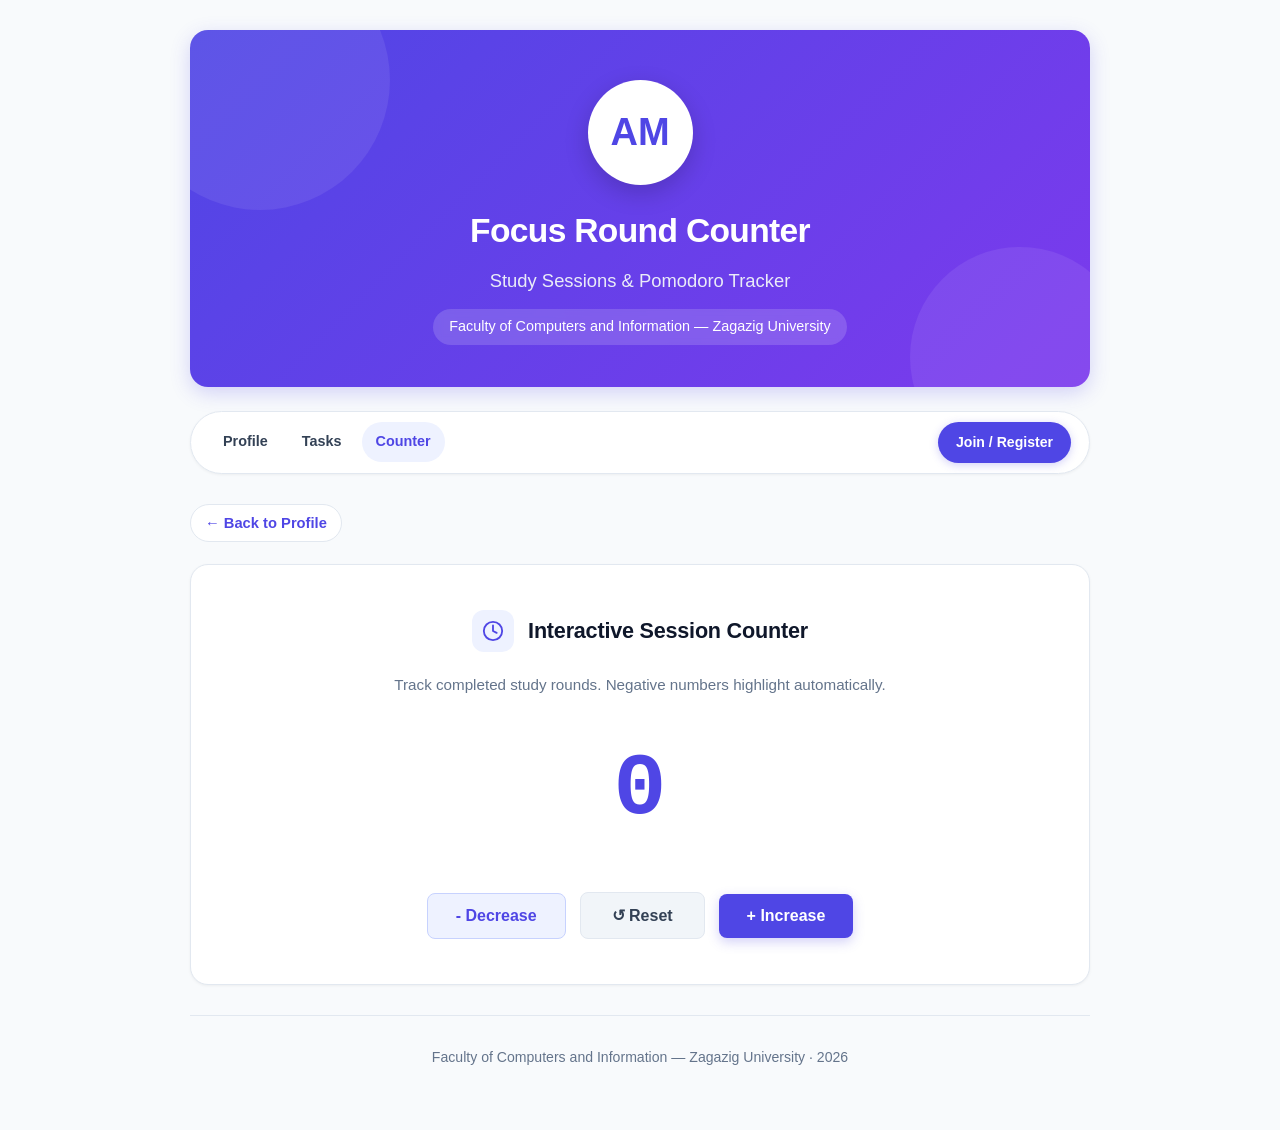
==== counter.html @ ddf33ee0 "create counter &  todo list" ====
<!DOCTYPE html>
<html lang="en">
<head>
    <meta charset="UTF-8">
    <meta name="viewport" content="width=device-width, initial-scale=1.0">
    <title>Focus Counter | Student Hub</title>
    <!-- External CSS Stylesheet -->
    <link rel="stylesheet" href="style.css">
</head>
<body>

    <div class="container">
        <!-- Hero Header -->
        <header class="hero-header">
            <div class="profile-avatar">AM</div>
            <h1>Focus Round Counter</h1>
            <p class="subtitle">Study Sessions & Pomodoro Tracker</p>
            <div class="university">
                Faculty of Computers and Information — Zagazig University
            </div>
        </header>

        <!-- Modern Floating Navbar -->
        <nav class="main-nav">
            <div class="nav-links">
                <a href="index.html">Profile</a>
                <a href="todo.html">Tasks</a>
                <a href="counter.html" class="active">Counter</a>
            </div>
            <a href="register.html" class="nav-cta-btn">Join / Register</a>
        </nav>

        <!-- Main Content -->
        <main>
            <a href="index.html" class="back-link">← Back to Profile</a>

            <div class="counter-box">
                <div class="section-header" style="justify-content: center; border-bottom: none; margin-bottom: 0;">
                    <div class="icon-badge">
                        <svg viewBox="0 0 24 24">
                            <circle cx="12" cy="12" r="10"></circle>
                            <polyline points="12 6 12 12 16 14"></polyline>
                        </svg>
                    </div>
                    <h2 class="section-title">Interactive Session Counter</h2>
                </div>
                <p style="color: var(--text-muted); font-size: 0.95rem; margin-top: 6px;">
                    Track completed study rounds. Negative numbers highlight automatically.
                </p>

                <!-- Exercise 1 requirement: element with id="count" -->
                <div id="count" class="counter-display">0</div>

                <!-- 3 buttons: Decrease, Reset, Increase -->
                <div class="counter-controls">
                    <button id="minus" class="btn-counter">- Decrease</button>
                    <button id="reset" class="btn-counter">↺ Reset</button>
                    <button id="plus" class="btn-counter">+ Increase</button>
                </div>
            </div>
        </main>

        <!-- Footer -->
        <footer class="main-footer">
            <p>Faculty of Computers and Information — Zagazig University · 2026</p>
        </footer>
    </div>

    <!-- Exercise 1 script -->
    <script src="counter.js"></script>
</body>
</html>
---- style.css ----
/* ==========================================================================
   ARWA ALI MOHAMED — STUDENT HUB PORTFOLIO & APPS
   Modern, Pure CSS Design System (Clean UI/UX, No Frameworks)
   ========================================================================== */

/* --- 1. CSS VARIABLES & THEME --- */
:root {
    --primary: #4f46e5;
    --primary-hover: #4338ca;
    --primary-light: #eef2ff;
    --primary-border: #c7d2fe;
    --secondary: #7c3aed;
    --accent-gradient: linear-gradient(135deg, #4f46e5 0%, #7c3aed 100%);
    
    --bg-page: #f8fafc;
    --bg-card: #ffffff;
    --bg-subtle: #f1f5f9;
    
    --text-main: #0f172a;
    --text-body: #334155;
    --text-muted: #64748b;
    --text-white: #ffffff;
    
    --border-subtle: #e2e8f0;
    --border-hover: #cbd5e1;
    
    --radius-sm: 8px;
    --radius-md: 12px;
    --radius-lg: 18px;
    --radius-full: 9999px;
    
    --shadow-sm: 0 1px 3px rgba(0, 0, 0, 0.05);
    --shadow-md: 0 4px 14px rgba(0, 0, 0, 0.06);
    --shadow-lg: 0 10px 30px rgba(0, 0, 0, 0.08);
    --shadow-accent: 0 6px 20px rgba(79, 70, 229, 0.22);
}

/* --- 2. GLOBAL RESET & BASE --- */
* {
    margin: 0;
    padding: 0;
    box-sizing: border-box;
    font-family: -apple-system, BlinkMacSystemFont, "Segoe UI", Roboto, Helvetica, Arial, sans-serif;
}

html {
    scroll-behavior: smooth;
}

body {
    background-color: var(--bg-page);
    color: var(--text-body);
    line-height: 1.65;
    padding: 30px 16px;
    min-height: 100vh;
}

/* Page container wrapper */
.container {
    max-width: 900px;
    margin: 0 auto;
}

/* --- 3. HERO / PROFILE HEADER --- */
header.hero-header {
    background: var(--accent-gradient);
    color: var(--text-white);
    padding: 50px 30px 42px 30px;
    border-radius: var(--radius-lg);
    text-align: center;
    box-shadow: var(--shadow-accent);
    position: relative;
    overflow: hidden;
    margin-bottom: 24px;
}

/* Subtle background glowing circles for modern UI depth */
header.hero-header::before,
header.hero-header::after {
    content: '';
    position: absolute;
    border-radius: 50%;
    background: rgba(255, 255, 255, 0.08);
    pointer-events: none;
}
header.hero-header::before {
    width: 260px;
    height: 260px;
    top: -80px;
    left: -60px;
}
header.hero-header::after {
    width: 220px;
    height: 220px;
    bottom: -80px;
    right: -40px;
}

.profile-avatar {
    width: 105px;
    height: 105px;
    border-radius: 50%;
    background-color: #ffffff;
    color: var(--primary);
    display: flex;
    align-items: center;
    justify-content: center;
    font-size: 38px;
    font-weight: 800;
    margin: 0 auto 18px auto;
    box-shadow: 0 8px 24px rgba(0, 0, 0, 0.18);
    border: 4px solid rgba(255, 255, 255, 0.9);
}

header.hero-header h1 {
    font-size: 2.1rem;
    font-weight: 800;
    letter-spacing: -0.02em;
    margin-bottom: 8px;
    color: #ffffff;
}

header.hero-header .subtitle {
    font-size: 1.15rem;
    font-weight: 500;
    color: #f1f5f9;
    margin-bottom: 6px;
    opacity: 0.95;
}

header.hero-header .university {
    display: inline-flex;
    align-items: center;
    gap: 8px;
    background: rgba(255, 255, 255, 0.16);
    padding: 6px 16px;
    border-radius: var(--radius-full);
    font-size: 0.9rem;
    font-weight: 500;
    color: #ffffff;
    backdrop-filter: blur(4px);
    margin-top: 6px;
}

/* --- 4. MODERN NAVBAR (PRO LEVEL) --- */
nav.main-nav {
    background: #ffffff;
    padding: 10px 18px;
    border-radius: var(--radius-full);
    border: 1px solid var(--border-subtle);
    box-shadow: var(--shadow-sm);
    display: flex;
    align-items: center;
    justify-content: space-between;
    gap: 8px;
    margin-bottom: 30px;
    position: sticky;
    top: 16px;
    z-index: 200;
    backdrop-filter: blur(8px);
}

.nav-links {
    display: flex;
    align-items: center;
    gap: 6px;
    flex-wrap: wrap;
}

.nav-links a {
    color: var(--text-body);
    text-decoration: none;
    font-size: 0.9rem;
    font-weight: 600;
    padding: 8px 14px;
    border-radius: var(--radius-full);
    transition: all 0.2s ease;
}

.nav-links a:hover {
    color: var(--primary);
    background-color: var(--primary-light);
}

.nav-links a.active {
    color: var(--primary);
    background-color: var(--primary-light);
}

.nav-cta-btn {
    background: var(--primary);
    color: #ffffff !important;
    text-decoration: none;
    font-size: 0.88rem;
    font-weight: 600;
    padding: 9px 18px;
    border-radius: var(--radius-full);
    transition: all 0.2s ease;
    box-shadow: 0 2px 8px rgba(79, 70, 229, 0.25);
    white-space: nowrap;
}

.nav-cta-btn:hover {
    background: var(--primary-hover);
    transform: translateY(-1px);
    box-shadow: 0 4px 12px rgba(79, 70, 229, 0.35);
}

/* --- 5. SECTION CARDS (ELEGANT SEPARATION & SPACING) --- */
.section-card {
    background: var(--bg-card);
    border: 1px solid var(--border-subtle);
    border-radius: var(--radius-lg);
    padding: 32px;
    margin-bottom: 28px;
    box-shadow: var(--shadow-sm);
    transition: box-shadow 0.25s ease, border-color 0.25s ease;
}

.section-card:hover {
    box-shadow: var(--shadow-md);
    border-color: var(--border-hover);
}

/* Section Header Bar with Clean SVG Icon Badge */
.section-header {
    display: flex;
    align-items: center;
    gap: 14px;
    margin-bottom: 20px;
    padding-bottom: 14px;
    border-bottom: 1px solid var(--border-subtle);
}

.icon-badge {
    width: 42px;
    height: 42px;
    border-radius: var(--radius-md);
    background: var(--primary-light);
    color: var(--primary);
    display: inline-flex;
    align-items: center;
    justify-content: center;
    flex-shrink: 0;
}

.icon-badge svg {
    width: 22px;
    height: 22px;
    stroke: currentColor;
    stroke-width: 2;
    fill: none;
    stroke-linecap: round;
    stroke-linejoin: round;
}

.section-title {
    font-size: 1.35rem;
    font-weight: 700;
    color: var(--text-main);
    letter-spacing: -0.01em;
}

/* Highlights row in About Me */
.stats-chips-row {
    display: flex;
    gap: 10px;
    flex-wrap: wrap;
    margin-top: 18px;
    padding-top: 16px;
    border-top: 1px dashed var(--border-subtle);
}

.stat-chip {
    display: inline-flex;
    align-items: center;
    gap: 6px;
    background: var(--bg-subtle);
    color: var(--text-body);
    font-size: 0.85rem;
    font-weight: 600;
    padding: 6px 14px;
    border-radius: var(--radius-full);
    border: 1px solid var(--border-subtle);
}

/* --- 6. SKILLS CATEGORIES & CHIPS --- */
.skills-group-grid {
    display: grid;
    grid-template-columns: repeat(auto-fit, minmax(280px, 1fr));
    gap: 16px;
    margin-top: 8px;
}

.skills-subcard {
    background: var(--bg-subtle);
    padding: 18px 20px;
    border-radius: var(--radius-md);
    border: 1px solid var(--border-subtle);
}

.skills-subcard h3 {
    font-size: 0.95rem;
    font-weight: 700;
    color: var(--text-main);
    margin-bottom: 12px;
    text-transform: uppercase;
    letter-spacing: 0.04em;
}

.skills-tag-wrap {
    display: flex;
    flex-wrap: wrap;
    gap: 8px;
}

.skill-tag {
    background: #ffffff;
    color: var(--text-body);
    font-size: 0.86rem;
    font-weight: 600;
    padding: 6px 12px;
    border-radius: var(--radius-sm);
    border: 1px solid var(--border-subtle);
    transition: all 0.2s ease;
}

.skill-tag:hover {
    border-color: var(--primary-border);
    color: var(--primary);
    background-color: var(--primary-light);
    transform: translateY(-1px);
}

.skill-tag.featured {
    background: var(--primary-light);
    color: var(--primary);
    border-color: var(--primary-border);
}

/* --- 7. GOALS MILESTONES LIST --- */
.goals-milestones-list {
    display: flex;
    flex-direction: column;
    gap: 12px;
    margin-top: 8px;
}

.milestone-item {
    display: flex;
    align-items: flex-start;
    gap: 16px;
    padding: 16px 20px;
    background: var(--bg-subtle);
    border-radius: var(--radius-md);
    border: 1px solid var(--border-subtle);
    transition: transform 0.2s ease, border-color 0.2s ease;
}

.milestone-item:hover {
    border-color: var(--primary-border);
    transform: translateX(4px);
    background: #ffffff;
}

.milestone-number {
    width: 34px;
    height: 34px;
    border-radius: 50%;
    background: var(--accent-gradient);
    color: #ffffff;
    font-weight: 700;
    font-size: 0.9rem;
    display: flex;
    align-items: center;
    justify-content: center;
    flex-shrink: 0;
    box-shadow: 0 2px 8px rgba(79, 70, 229, 0.25);
}

.milestone-content h4 {
    font-size: 1rem;
    font-weight: 700;
    color: var(--text-main);
    margin-bottom: 3px;
}

.milestone-content p {
    font-size: 0.92rem;
    color: var(--text-body);
}

/* --- 8. MODERN SCHEDULE TABLE --- */
.table-card-wrap {
    overflow-x: auto;
    border: 1px solid var(--border-subtle);
    border-radius: var(--radius-md);
    background: #ffffff;
}

table.modern-table {
    width: 100%;
    border-collapse: collapse;
    text-align: left;
}

table.modern-table th {
    background: var(--bg-subtle);
    color: var(--text-main);
    font-weight: 700;
    font-size: 0.85rem;
    text-transform: uppercase;
    letter-spacing: 0.05em;
    padding: 14px 20px;
    border-bottom: 1px solid var(--border-subtle);
}

table.modern-table td {
    padding: 14px 20px;
    font-size: 0.92rem;
    border-bottom: 1px solid var(--border-subtle);
    color: var(--text-body);
}

table.modern-table tr:last-child td {
    border-bottom: none;
}

table.modern-table tr:hover td {
    background-color: #faf5ff;
}

.table-badge {
    display: inline-block;
    padding: 4px 10px;
    border-radius: var(--radius-full);
    font-size: 0.8rem;
    font-weight: 700;
    background: var(--primary-light);
    color: var(--primary);
}

/* --- 9. INTERACTIVE APPS SHOWCASE GRID --- */
.apps-showcase-grid {
    display: grid;
    grid-template-columns: repeat(auto-fit, minmax(240px, 1fr));
    gap: 18px;
    margin-top: 10px;
}

.app-card {
    background: var(--bg-subtle);
    border: 1px solid var(--border-subtle);
    border-radius: var(--radius-md);
    padding: 24px 20px;
    display: flex;
    flex-direction: column;
    justify-content: space-between;
    transition: all 0.25s ease;
}

.app-card:hover {
    background: #ffffff;
    border-color: var(--primary-border);
    transform: translateY(-3px);
    box-shadow: var(--shadow-md);
}

.app-card-top {
    margin-bottom: 20px;
}

.app-card-top .icon-badge {
    margin-bottom: 14px;
}

.app-card-top h3 {
    font-size: 1.1rem;
    font-weight: 700;
    color: var(--text-main);
    margin-bottom: 6px;
}

.app-card-top p {
    font-size: 0.88rem;
    color: var(--text-muted);
    line-height: 1.5;
}

.app-action-btn {
    display: inline-flex;
    align-items: center;
    justify-content: center;
    gap: 8px;
    background: #ffffff;
    color: var(--primary);
    border: 1px solid var(--primary-border);
    text-decoration: none;
    font-size: 0.9rem;
    font-weight: 600;
    padding: 10px 18px;
    border-radius: var(--radius-sm);
    transition: all 0.2s ease;
    width: 100%;
}

.app-action-btn:hover {
    background: var(--primary);
    color: #ffffff;
    border-color: var(--primary);
}

.app-action-btn.primary {
    background: var(--primary);
    color: #ffffff;
    border-color: var(--primary);
}

.app-action-btn.primary:hover {
    background: var(--primary-hover);
    border-color: var(--primary-hover);
}

/* --- 10. BACK LINK --- */
.back-link {
    display: inline-flex;
    align-items: center;
    gap: 8px;
    color: var(--primary);
    text-decoration: none;
    font-weight: 600;
    font-size: 0.92rem;
    margin-bottom: 22px;
    padding: 6px 14px;
    border-radius: var(--radius-full);
    background: #ffffff;
    border: 1px solid var(--border-subtle);
    transition: all 0.2s ease;
}

.back-link:hover {
    background: var(--primary-light);
    border-color: var(--primary-border);
    transform: translateX(-2px);
}

/* --- 11. REGISTRATION FORM & LIVE VALIDATION (#msg) --- */
.form-card {
    background: #ffffff;
    padding: 32px;
    border-radius: var(--radius-lg);
    border: 1px solid var(--border-subtle);
    box-shadow: var(--shadow-sm);
}

#msg {
    margin-bottom: 20px;
    font-weight: 600;
    font-size: 0.95rem;
    border-radius: var(--radius-md);
    transition: all 0.25s ease;
    display: none;
}

#msg.msg-error {
    display: block;
    background-color: #fef2f2;
    color: #dc2626;
    border: 1px solid #fecaca;
    padding: 14px 18px;
}

#msg.msg-success {
    display: block;
    background-color: #f0fdf4;
    color: #15803d;
    border: 1px solid #bbf7d0;
    padding: 14px 18px;
}

.form-row {
    margin-bottom: 20px;
}

.form-row label {
    display: block;
    margin-bottom: 7px;
    font-weight: 600;
    font-size: 0.9rem;
    color: var(--text-main);
}

.form-row input[type="text"],
.form-row input[type="email"],
.form-row input[type="password"],
.form-row select,
.form-row textarea {
    width: 100%;
    padding: 11px 15px;
    border: 1px solid var(--border-subtle);
    border-radius: var(--radius-sm);
    font-size: 0.95rem;
    color: var(--text-main);
    background-color: #ffffff;
    transition: border-color 0.2s ease, box-shadow 0.2s ease;
}

.form-row input:focus,
.form-row select:focus,
.form-row textarea:focus {
    outline: none;
    border-color: var(--primary);
    box-shadow: 0 0 0 3px rgba(79, 70, 229, 0.15);
}

.checkbox-row {
    display: flex;
    align-items: center;
    gap: 10px;
    margin-bottom: 24px;
}

.checkbox-row label {
    font-size: 0.9rem;
    color: var(--text-body);
    cursor: pointer;
}

button.submit-btn {
    background: var(--primary);
    color: #ffffff;
    border: none;
    padding: 13px 28px;
    font-size: 1rem;
    font-weight: 700;
    border-radius: var(--radius-sm);
    cursor: pointer;
    transition: all 0.2s ease;
    box-shadow: 0 2px 8px rgba(79, 70, 229, 0.25);
    width: 100%;
}

button.submit-btn:hover {
    background: var(--primary-hover);
    transform: translateY(-1px);
    box-shadow: 0 4px 14px rgba(79, 70, 229, 0.35);
}

/* --- 12. COUNTER PAGE (EXERCISE 1) --- */
.counter-box {
    text-align: center;
    padding: 45px 20px;
    background: #ffffff;
    border-radius: var(--radius-lg);
    border: 1px solid var(--border-subtle);
    box-shadow: var(--shadow-sm);
}

.counter-display {
    font-size: 5.5rem;
    font-weight: 800;
    color: var(--primary);
    margin: 20px 0 30px 0;
    font-family: -apple-system, BlinkMacSystemFont, "Segoe UI", monospace;
    user-select: none;
    transition: color 0.25s ease, transform 0.15s ease;
}

.counter-display.negative {
    color: #ef4444 !important;
}

.counter-controls {
    display: flex;
    justify-content: center;
    align-items: center;
    gap: 14px;
    flex-wrap: wrap;
}

.btn-counter {
    padding: 13px 28px;
    font-size: 1rem;
    font-weight: 700;
    border-radius: var(--radius-sm);
    border: none;
    cursor: pointer;
    transition: all 0.2s ease;
    min-width: 125px;
}

.btn-counter:active {
    transform: scale(0.96);
}

#plus {
    background: var(--primary);
    color: #ffffff;
    box-shadow: 0 4px 12px rgba(79, 70, 229, 0.25);
}
#plus:hover {
    background: var(--primary-hover);
}

#minus {
    background: var(--primary-light);
    color: var(--primary);
    border: 1px solid var(--primary-border);
}
#minus:hover {
    background: #e0e7ff;
}

#reset {
    background: var(--bg-subtle);
    color: var(--text-body);
    border: 1px solid var(--border-subtle);
}
#reset:hover {
    background: #e2e8f0;
    color: var(--text-main);
}

/* --- 13. TODO LIST PAGE (EXERCISE 3) --- */
.todo-box {
    background: #ffffff;
    padding: 32px;
    border-radius: var(--radius-lg);
    border: 1px solid var(--border-subtle);
    box-shadow: var(--shadow-sm);
}

.todo-header-bar {
    display: flex;
    justify-content: space-between;
    align-items: center;
    margin-bottom: 20px;
    flex-wrap: wrap;
    gap: 12px;
}

#taskCount {
    font-size: 0.92rem;
    font-weight: 700;
    color: var(--primary);
    background-color: var(--primary-light);
    padding: 6px 16px;
    border-radius: var(--radius-full);
    border: 1px solid var(--primary-border);
}

#clearBtn {
    background-color: #fee2e2;
    color: #dc2626;
    border: 1px solid #fecaca;
    padding: 7px 16px;
    border-radius: var(--radius-sm);
    font-size: 0.88rem;
    font-weight: 600;
    cursor: pointer;
    transition: all 0.2s ease;
}

#clearBtn:hover {
    background-color: #fecaca;
}

.todo-input-group {
    display: flex;
    gap: 12px;
    margin-bottom: 24px;
}

#taskInp {
    flex: 1;
    padding: 12px 16px;
    border: 1px solid var(--border-subtle);
    border-radius: var(--radius-sm);
    font-size: 0.95rem;
    color: var(--text-main);
    background-color: #ffffff;
    transition: border-color 0.2s ease, box-shadow 0.2s ease;
}

#taskInp:focus {
    outline: none;
    border-color: var(--primary);
    box-shadow: 0 0 0 3px rgba(79, 70, 229, 0.15);
}

#addBtn {
    background: var(--primary);
    color: #ffffff;
    border: none;
    padding: 12px 26px;
    font-size: 0.95rem;
    font-weight: 700;
    border-radius: var(--radius-sm);
    cursor: pointer;
    transition: all 0.2s ease;
    white-space: nowrap;
}

#addBtn:hover {
    background: var(--primary-hover);
}

#list {
    list-style: none;
    padding: 0;
    margin: 0;
}

#list li {
    display: flex;
    justify-content: space-between;
    align-items: center;
    padding: 14px 18px;
    background-color: var(--bg-subtle);
    border: 1px solid var(--border-subtle);
    border-radius: var(--radius-md);
    margin-bottom: 10px;
    font-size: 0.95rem;
    color: var(--text-main);
    cursor: pointer;
    user-select: none;
    transition: all 0.2s ease;
}

#list li:hover {
    border-color: var(--primary-border);
    background-color: #ffffff;
    box-shadow: var(--shadow-sm);
}

#list li.completed {
    text-decoration: line-through;
    color: var(--text-muted);
    background-color: #f8fafc;
    border-color: var(--border-subtle);
    opacity: 0.7;
}

#list li button {
    background-color: #fee2e2;
    color: #ef4444;
    border: none;
    padding: 7px 14px;
    border-radius: var(--radius-sm);
    font-size: 0.85rem;
    font-weight: 600;
    cursor: pointer;
    transition: background-color 0.2s ease;
    margin-left: 12px;
}

#list li button:hover {
    background-color: #fecaca;
}

/* --- 14. FOOTER --- */
footer.main-footer {
    text-align: center;
    padding: 30px 20px;
    margin-top: 30px;
    font-size: 0.88rem;
    color: var(--text-muted);
    border-top: 1px solid var(--border-subtle);
}

footer.main-footer a {
    color: var(--primary);
    text-decoration: none;
    font-weight: 600;
}

footer.main-footer a:hover {
    text-decoration: underline;
}

/* --- 15. RESPONSIVE DESIGN --- */
@media (max-width: 680px) {
    nav.main-nav {
        flex-direction: column;
        border-radius: var(--radius-lg);
        gap: 12px;
    }
    .nav-links {
        justify-content: center;
    }
    .section-card {
        padding: 22px 18px;
    }
    .todo-input-group {
        flex-direction: column;
    }
    #addBtn {
        width: 100%;
    }
}
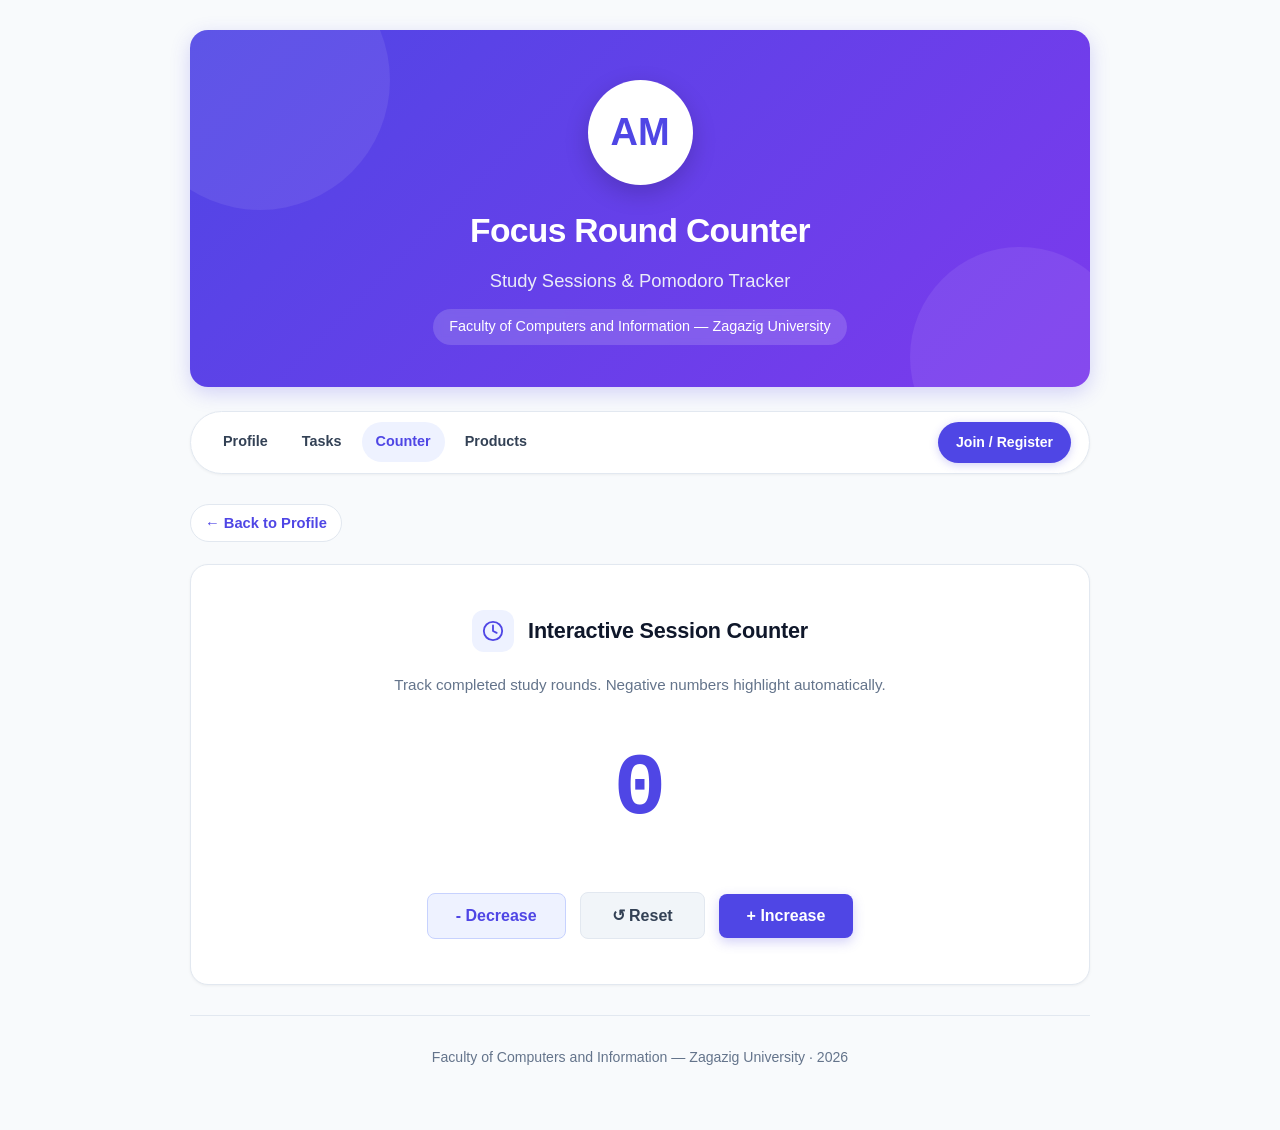
==== commit 5611b24e: "api_update" ====
--- a/counter.html
+++ b/counter.html
@@ -26,6 +26,7 @@
                 <a href="index.html">Profile</a>
                 <a href="todo.html">Tasks</a>
                 <a href="counter.html" class="active">Counter</a>
+                <a href="products.html">Products</a>
             </div>
             <a href="register.html" class="nav-cta-btn">Join / Register</a>
         </nav>
--- a/style.css
+++ b/style.css
@@ -858,7 +858,280 @@
     background-color: #fecaca;
 }
 
-/* --- 14. FOOTER --- */
+/* --- 14. PRODUCTS & APIS PAGE (LAB 4) --- */
+.products-page-card {
+    background: #ffffff;
+    border-radius: var(--radius-lg);
+    border: 1px solid var(--border-subtle);
+    padding: 32px;
+    box-shadow: var(--shadow-sm);
+}
+
+.products-header-title {
+    text-align: center;
+    margin-bottom: 22px;
+}
+
+.products-header-title h2 {
+    font-size: 1.6rem;
+    color: var(--text-main);
+    font-weight: 800;
+}
+
+/* Source tabs */
+.source-tabs {
+    display: flex;
+    gap: 10px;
+    justify-content: center;
+    margin-bottom: 26px;
+    flex-wrap: wrap;
+}
+
+.tab-btn {
+    padding: 10px 18px;
+    border-radius: var(--radius-full);
+    border: 1px solid var(--border-subtle);
+    background: var(--bg-subtle);
+    color: var(--text-body);
+    font-size: 0.9rem;
+    font-weight: 700;
+    cursor: pointer;
+    transition: all 0.2s ease;
+}
+
+.tab-btn:hover {
+    border-color: var(--primary-border);
+    background: #ffffff;
+    color: var(--primary);
+}
+
+.tab-btn.active {
+    background: var(--primary);
+    color: #ffffff;
+    border-color: var(--primary);
+    box-shadow: 0 4px 12px rgba(79, 70, 229, 0.25);
+}
+
+/* Filter controls row matching Image 2 */
+.filter-controls-row {
+    display: flex;
+    align-items: center;
+    gap: 12px;
+    flex-wrap: wrap;
+    background: var(--bg-page);
+    padding: 16px 20px;
+    border-radius: var(--radius-md);
+    border: 1px solid var(--border-subtle);
+    margin-bottom: 14px;
+}
+
+.search-wrap {
+    flex: 2;
+    min-width: 220px;
+}
+
+.search-wrap input {
+    width: 100%;
+    padding: 12px 16px;
+    border: 1.5px solid var(--primary-border);
+    border-radius: var(--radius-md);
+    font-size: 0.95rem;
+    color: var(--text-main);
+    background: #ffffff;
+    outline: none;
+    transition: all 0.2s ease;
+}
+
+.search-wrap input:focus {
+    border-color: var(--primary);
+    box-shadow: 0 0 0 3px rgba(79, 70, 229, 0.15);
+}
+
+.select-wrap {
+    flex: 1;
+    min-width: 150px;
+}
+
+.select-wrap select {
+    width: 100%;
+    padding: 12px 14px;
+    border: 1px solid var(--border-subtle);
+    border-radius: var(--radius-md);
+    font-size: 0.95rem;
+    color: var(--text-main);
+    background: #ffffff;
+    outline: none;
+    cursor: pointer;
+    transition: all 0.2s ease;
+}
+
+.select-wrap select:focus {
+    border-color: var(--primary);
+}
+
+.clear-btn {
+    padding: 12px 20px;
+    background: #e2e8f0;
+    color: #475569;
+    border: none;
+    border-radius: var(--radius-md);
+    font-size: 0.92rem;
+    font-weight: 700;
+    cursor: pointer;
+    transition: all 0.2s ease;
+    white-space: nowrap;
+}
+
+.clear-btn:hover {
+    background: #cbd5e1;
+    color: #1e293b;
+}
+
+/* Results count bar */
+.results-count-bar {
+    display: flex;
+    justify-content: space-between;
+    align-items: center;
+    padding: 8px 6px;
+    margin-bottom: 20px;
+    color: var(--text-muted);
+    font-size: 0.92rem;
+    font-weight: 700;
+}
+
+.source-badge {
+    background: var(--primary-light);
+    color: var(--primary);
+    padding: 4px 12px;
+    border-radius: var(--radius-full);
+    font-size: 0.8rem;
+    font-weight: 700;
+}
+
+/* Products grid */
+.products-grid {
+    display: grid;
+    grid-template-columns: repeat(auto-fill, minmax(240px, 1fr));
+    gap: 20px;
+}
+
+/* Product Card & Student Card */
+.product-card,
+.card {
+    background: #ffffff;
+    border: 1px solid var(--border-subtle);
+    border-radius: var(--radius-md);
+    padding: 20px;
+    display: flex;
+    flex-direction: column;
+    justify-content: space-between;
+    transition: all 0.25s ease;
+    box-shadow: var(--shadow-sm);
+}
+
+.product-card:hover,
+.card:hover {
+    border-color: var(--primary-border);
+    transform: translateY(-4px);
+    box-shadow: var(--shadow-md);
+}
+
+.card h3 {
+    font-size: 1.15rem;
+    font-weight: 700;
+    color: var(--text-main);
+    margin-bottom: 8px;
+}
+
+.card p {
+    font-size: 0.93rem;
+    color: var(--text-body);
+    margin-bottom: 6px;
+}
+
+.product-emoji {
+    font-size: 3rem;
+    text-align: center;
+    margin-bottom: 12px;
+}
+
+.product-img-wrap {
+    height: 140px;
+    display: flex;
+    align-items: center;
+    justify-content: center;
+    margin-bottom: 14px;
+    background: #ffffff;
+    padding: 10px;
+    border-radius: var(--radius-sm);
+}
+
+.product-img-wrap img {
+    max-height: 100%;
+    max-width: 100%;
+    object-fit: contain;
+}
+
+.product-category-badge {
+    display: inline-block;
+    background: var(--primary-light);
+    color: var(--primary);
+    padding: 4px 10px;
+    border-radius: var(--radius-full);
+    font-size: 0.78rem;
+    font-weight: 700;
+    margin-bottom: 8px;
+}
+
+.product-title {
+    font-size: 1.05rem;
+    font-weight: 700;
+    color: var(--text-main);
+    margin-bottom: 14px;
+    line-height: 1.4;
+    display: -webkit-box;
+    -webkit-line-clamp: 2;
+    -webkit-box-orient: vertical;
+    overflow: hidden;
+    height: 2.8em;
+}
+
+.product-footer {
+    display: flex;
+    justify-content: space-between;
+    align-items: center;
+    padding-top: 12px;
+    border-top: 1px dashed var(--border-subtle);
+}
+
+.product-price {
+    font-size: 1.15rem;
+    font-weight: 800;
+    color: var(--primary);
+}
+
+.product-id {
+    font-size: 0.8rem;
+    color: var(--text-muted);
+}
+
+.loading-state,
+.no-results-state {
+    text-align: center;
+    padding: 40px 20px;
+    font-size: 1.05rem;
+    color: var(--text-muted);
+    font-weight: 600;
+}
+
+.error-msg {
+    color: #dc2626;
+    text-align: center;
+    padding: 20px;
+    font-weight: 700;
+}
+
+/* --- 15. FOOTER --- */
 footer.main-footer {
     text-align: center;
     padding: 30px 20px;
